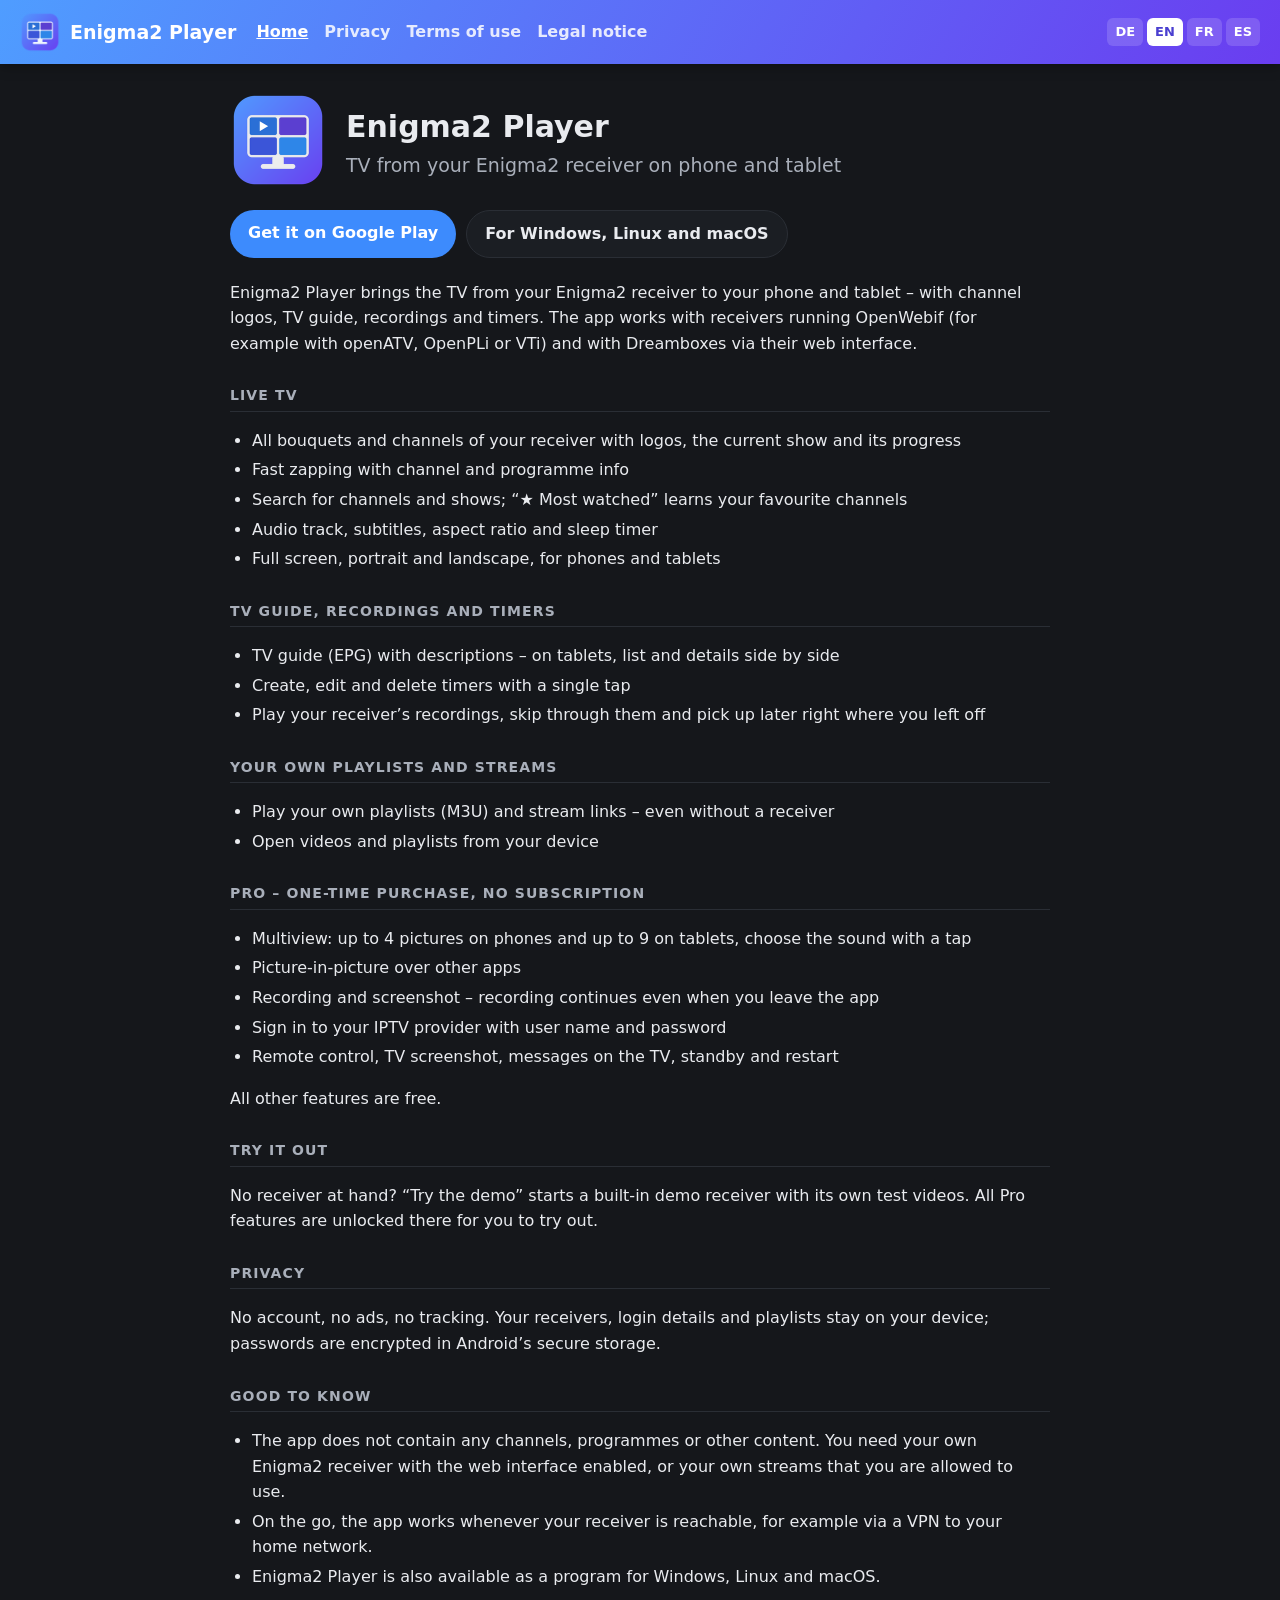
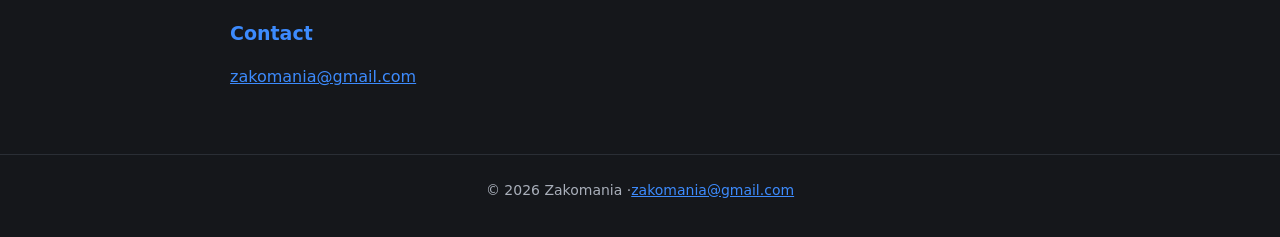
==== index.html @ 5f72da73 "Add files via upload" ====
<!doctype html>
<html lang="en" data-lang="en">
<head>
<meta charset="utf-8">
<meta name="viewport" content="width=device-width, initial-scale=1">
<title>Enigma2 Player – Enigma2 Player</title>
<link rel="icon" href="app_icon.png">
<link rel="stylesheet" href="style.css">
<noscript><style>[data-l]{display:revert!important} .langs{display:none}</style></noscript>
</head>
<body>
<header>
  <a class="brand" href="index.html"><img src="app_icon.png" alt="" width="40" height="40"><span>Enigma2 Player</span></a>
  <nav><a href="index.html" class="on"><span data-l="de">Start</span><span data-l="en">Home</span><span data-l="fr">Accueil</span><span data-l="es">Inicio</span></a><a href="privacy.html"><span data-l="de">Datenschutz</span><span data-l="en">Privacy</span><span data-l="fr">Confidentialité</span><span data-l="es">Privacidad</span></a><a href="terms.html"><span data-l="de">Nutzungsbedingungen</span><span data-l="en">Terms of use</span><span data-l="fr">Conditions d’utilisation</span><span data-l="es">Condiciones de uso</span></a><a href="imprint.html"><span data-l="de">Impressum</span><span data-l="en">Legal notice</span><span data-l="fr">Mentions légales</span><span data-l="es">Aviso legal</span></a></nav>
  <div class="langs" aria-label="Language"><button type="button" data-set="de">DE</button><button type="button" data-set="en">EN</button><button type="button" data-set="fr">FR</button><button type="button" data-set="es">ES</button></div>
</header>
<main>
<section data-l="de" lang="de">
<div class="hero"><img src="app_icon.png" alt="">
<div><h1>Enigma2 Player</h1><p class="lead">Fernsehen vom Enigma2-Receiver auf Handy und Tablet</p></div></div>
<div class="buttons"><a class="button" href="https://play.google.com/store/apps/details?id=io.github.zakomania.enigma2player.mobile">Bei Google Play</a>
<a class="button alt" href="https://github.com/zakomania/enigma2player">Für Windows, Linux und macOS</a></div>

<p>Enigma2 Player bringt das Fernsehen deines Enigma2-Receivers auf Handy und Tablet – mit Senderlogos, Programm, Aufnahmen und Timern. Die App arbeitet mit Receivern mit OpenWebif (zum Beispiel mit openATV, OpenPLi oder VTi) und mit Dreamboxen über ihr Webinterface.</p>
<h2 class="label">LIVE-TV</h2>
<ul><li>Alle Bouquets und Sender deines Receivers mit Logos, laufender Sendung und Fortschritt</li><li>Schnelles Umschalten mit Einblendung von Sender und Sendung</li><li>Suche nach Sendern und Sendungen; „★ Meistgesehen“ lernt deine Lieblingssender</li><li>Tonspur, Untertitel, Bildformat und Einschlaf-Timer</li><li>Vollbild, Hoch- und Querformat, für Handy und Tablet</li></ul>
<h2 class="label">PROGRAMM, AUFNAHMEN UND TIMER</h2>
<ul><li>Programmführer (EPG) mit Beschreibungen – auf dem Tablet Liste und Text nebeneinander</li><li>Timer mit einem Fingertipp anlegen, ändern und löschen</li><li>Aufnahmen des Receivers abspielen, spulen und später an derselben Stelle weiterschauen</li></ul>
<h2 class="label">EIGENE LISTEN UND STREAMS</h2>
<ul><li>Eigene Wiedergabelisten (M3U) und Stream-Links abspielen – auch ohne Receiver</li><li>Videos und Listen vom Gerät öffnen</li></ul>
<h2 class="label">PRO – EINMAL KAUFEN, KEIN ABO</h2>
<ul><li>Mehrfachansicht: bis zu 4 Bilder auf dem Handy und bis zu 9 auf dem Tablet, Ton per Fingertipp</li><li>Bild im Bild über anderen Apps</li><li>Mitschnitt und Screenshot – der Mitschnitt läuft weiter, auch wenn du die App verlässt</li><li>Anmeldung bei deinem IPTV-Anbieter mit Benutzername und Passwort</li><li>Fernbedienung, Bild vom Fernseher, Nachrichten auf dem Fernseher, Standby und Neustart</li></ul>
<p>Alle anderen Funktionen sind kostenlos.</p>
<h2 class="label">ZUM AUSPROBIEREN</h2>
<p>Kein Receiver zur Hand? „Demo ansehen“ startet einen eingebauten Demo-Receiver mit eigenen Testvideos. Dort sind auch alle Pro-Funktionen zum Ausprobieren frei.</p>
<h2 class="label">DATENSCHUTZ</h2>
<p>Kein Konto, keine Werbung, kein Tracking. Deine Receiver, Zugangsdaten und Listen bleiben auf deinem Gerät; Passwörter liegen verschlüsselt im sicheren Speicher von Android.</p>
<h2 class="label">GUT ZU WISSEN</h2>
<ul><li>Die App enthält keine Sender, Programme oder sonstigen Inhalte. Du brauchst einen eigenen Enigma2-Receiver mit eingeschaltetem Webinterface oder eigene Streams, die du nutzen darfst.</li><li>Unterwegs funktioniert die App, wenn dein Receiver erreichbar ist, zum Beispiel über ein VPN nach Hause.</li><li>Enigma2 Player gibt es auch als Programm für Windows, Linux und macOS.</li></ul>
<h2>Kontakt</h2>
<p><a href="mailto:zakomania@gmail.com">zakomania@gmail.com</a></p>
</section>
<section data-l="en" lang="en">
<div class="hero"><img src="app_icon.png" alt="">
<div><h1>Enigma2 Player</h1><p class="lead">TV from your Enigma2 receiver on phone and tablet</p></div></div>
<div class="buttons"><a class="button" href="https://play.google.com/store/apps/details?id=io.github.zakomania.enigma2player.mobile">Get it on Google Play</a>
<a class="button alt" href="https://github.com/zakomania/enigma2player">For Windows, Linux and macOS</a></div>

<p>Enigma2 Player brings the TV from your Enigma2 receiver to your phone and tablet – with channel logos, TV guide, recordings and timers. The app works with receivers running OpenWebif (for example with openATV, OpenPLi or VTi) and with Dreamboxes via their web interface.</p>
<h2 class="label">LIVE TV</h2>
<ul><li>All bouquets and channels of your receiver with logos, the current show and its progress</li><li>Fast zapping with channel and programme info</li><li>Search for channels and shows; “★ Most watched” learns your favourite channels</li><li>Audio track, subtitles, aspect ratio and sleep timer</li><li>Full screen, portrait and landscape, for phones and tablets</li></ul>
<h2 class="label">TV GUIDE, RECORDINGS AND TIMERS</h2>
<ul><li>TV guide (EPG) with descriptions – on tablets, list and details side by side</li><li>Create, edit and delete timers with a single tap</li><li>Play your receiver’s recordings, skip through them and pick up later right where you left off</li></ul>
<h2 class="label">YOUR OWN PLAYLISTS AND STREAMS</h2>
<ul><li>Play your own playlists (M3U) and stream links – even without a receiver</li><li>Open videos and playlists from your device</li></ul>
<h2 class="label">PRO – ONE-TIME PURCHASE, NO SUBSCRIPTION</h2>
<ul><li>Multiview: up to 4 pictures on phones and up to 9 on tablets, choose the sound with a tap</li><li>Picture-in-picture over other apps</li><li>Recording and screenshot – recording continues even when you leave the app</li><li>Sign in to your IPTV provider with user name and password</li><li>Remote control, TV screenshot, messages on the TV, standby and restart</li></ul>
<p>All other features are free.</p>
<h2 class="label">TRY IT OUT</h2>
<p>No receiver at hand? “Try the demo” starts a built-in demo receiver with its own test videos. All Pro features are unlocked there for you to try out.</p>
<h2 class="label">PRIVACY</h2>
<p>No account, no ads, no tracking. Your receivers, login details and playlists stay on your device; passwords are encrypted in Android’s secure storage.</p>
<h2 class="label">GOOD TO KNOW</h2>
<ul><li>The app does not contain any channels, programmes or other content. You need your own Enigma2 receiver with the web interface enabled, or your own streams that you are allowed to use.</li><li>On the go, the app works whenever your receiver is reachable, for example via a VPN to your home network.</li><li>Enigma2 Player is also available as a program for Windows, Linux and macOS.</li></ul>
<h2>Contact</h2>
<p><a href="mailto:zakomania@gmail.com">zakomania@gmail.com</a></p>
</section>
<section data-l="fr" lang="fr">
<div class="hero"><img src="app_icon.png" alt="">
<div><h1>Enigma2 Player</h1><p class="lead">La TV de votre récepteur Enigma2 sur mobile et tablette</p></div></div>
<div class="buttons"><a class="button" href="https://play.google.com/store/apps/details?id=io.github.zakomania.enigma2player.mobile">Disponible sur Google Play</a>
<a class="button alt" href="https://github.com/zakomania/enigma2player">Pour Windows, Linux et macOS</a></div>

<p>Enigma2 Player apporte la télévision de votre récepteur Enigma2 sur votre téléphone et votre tablette – avec logos des chaînes, guide TV, enregistrements et programmations. L’application fonctionne avec les récepteurs équipés d’OpenWebif (par exemple avec openATV, OpenPLi ou VTi) et avec les Dreambox via leur interface web.</p>
<h2 class="label">TV EN DIRECT</h2>
<ul><li>Tous les bouquets et toutes les chaînes de votre récepteur avec logos, émission en cours et progression</li><li>Zapping rapide avec affichage de la chaîne et de l’émission</li><li>Recherche de chaînes et d’émissions ; « ★ Les plus regardées » apprend vos chaînes préférées</li><li>Piste audio, sous-titres, format d’image et minuterie de sommeil</li><li>Plein écran, portrait et paysage, sur téléphone et tablette</li></ul>
<h2 class="label">GUIDE TV, ENREGISTREMENTS ET PROGRAMMATIONS</h2>
<ul><li>Guide TV (EPG) avec descriptions – sur tablette, liste et détails côte à côte</li><li>Créez, modifiez et supprimez des programmations d’un simple geste</li><li>Regardez les enregistrements de votre récepteur, avancez ou reculez et reprenez plus tard là où vous vous êtes arrêté</li></ul>
<h2 class="label">VOS LISTES ET FLUX</h2>
<ul><li>Lisez vos propres listes de lecture (M3U) et liens de flux – même sans récepteur</li><li>Ouvrez des vidéos et des listes depuis votre appareil</li></ul>
<h2 class="label">PRO – ACHAT UNIQUE, SANS ABONNEMENT</h2>
<ul><li>Multivue : jusqu’à 4 images sur téléphone et jusqu’à 9 sur tablette, son au choix d’un geste</li><li>Image dans l’image par-dessus les autres applications</li><li>Enregistrement et capture d’écran – l’enregistrement continue même lorsque vous quittez l’application</li><li>Connexion à votre fournisseur IPTV avec nom d’utilisateur et mot de passe</li><li>Télécommande, capture de l’image du téléviseur, messages sur le téléviseur, veille et redémarrage</li></ul>
<p>Toutes les autres fonctions sont gratuites.</p>
<h2 class="label">POUR ESSAYER</h2>
<p>Pas de récepteur sous la main ? « Voir la démo » lance un récepteur de démo intégré avec ses propres vidéos de test. Toutes les fonctions Pro y sont débloquées pour que vous puissiez les essayer.</p>
<h2 class="label">CONFIDENTIALITÉ</h2>
<p>Aucun compte, aucune publicité, aucun suivi. Vos récepteurs, identifiants et listes restent sur votre appareil ; les mots de passe sont chiffrés dans le stockage sécurisé d’Android.</p>
<h2 class="label">BON À SAVOIR</h2>
<ul><li>L’application ne contient aucune chaîne, émission ou autre contenu. Il vous faut votre propre récepteur Enigma2 avec l’interface web activée, ou vos propres flux que vous êtes autorisé à utiliser.</li><li>En déplacement, l’application fonctionne dès que votre récepteur est accessible, par exemple via un VPN vers votre domicile.</li><li>Enigma2 Player existe aussi en version pour Windows, Linux et macOS.</li></ul>
<h2>Contact</h2>
<p><a href="mailto:zakomania@gmail.com">zakomania@gmail.com</a></p>
</section>
<section data-l="es" lang="es">
<div class="hero"><img src="app_icon.png" alt="">
<div><h1>Enigma2 Player</h1><p class="lead">La TV de tu receptor Enigma2 en el móvil y la tableta</p></div></div>
<div class="buttons"><a class="button" href="https://play.google.com/store/apps/details?id=io.github.zakomania.enigma2player.mobile">Disponible en Google Play</a>
<a class="button alt" href="https://github.com/zakomania/enigma2player">Para Windows, Linux y macOS</a></div>

<p>Enigma2 Player lleva la televisión de tu receptor Enigma2 a tu móvil y tu tableta, con logotipos de los canales, guía de TV, grabaciones y temporizadores. La app funciona con receptores con OpenWebif (por ejemplo, con openATV, OpenPLi o VTi) y con Dreambox a través de su interfaz web.</p>
<h2 class="label">TV EN DIRECTO</h2>
<ul><li>Todos los bouquets y canales de tu receptor con logotipos, el programa actual y su progreso</li><li>Cambio de canal rápido con información del canal y del programa</li><li>Búsqueda de canales y programas; «★ Más vistos» aprende tus canales favoritos</li><li>Pista de audio, subtítulos, formato de imagen y temporizador de apagado</li><li>Pantalla completa, vertical y horizontal, para móvil y tableta</li></ul>
<h2 class="label">GUÍA DE TV, GRABACIONES Y TEMPORIZADORES</h2>
<ul><li>Guía de TV (EPG) con descripciones; en la tableta, lista y detalles uno al lado del otro</li><li>Crea, modifica y elimina temporizadores con un solo toque</li><li>Reproduce las grabaciones de tu receptor, avanza o retrocede y continúa más tarde donde lo dejaste</li></ul>
<h2 class="label">TUS LISTAS Y EMISIONES</h2>
<ul><li>Reproduce tus propias listas de reproducción (M3U) y enlaces de emisión, incluso sin receptor</li><li>Abre vídeos y listas desde tu dispositivo</li></ul>
<h2 class="label">PRO: UNA SOLA COMPRA, SIN SUSCRIPCIÓN</h2>
<ul><li>Multivista: hasta 4 imágenes en el móvil y hasta 9 en la tableta; elige el sonido con un toque</li><li>Imagen en imagen sobre otras apps</li><li>Grabación y captura de pantalla; la grabación continúa aunque salgas de la app</li><li>Acceso a tu proveedor de IPTV con usuario y contraseña</li><li>Mando a distancia, captura de la imagen del televisor, mensajes en el televisor, modo de espera y reinicio</li></ul>
<p>Todas las demás funciones son gratuitas.</p>
<h2 class="label">PARA PROBAR</h2>
<p>¿No tienes un receptor a mano? «Ver la demostración» inicia un receptor de demostración integrado con sus propios vídeos de prueba. Allí todas las funciones Pro están desbloqueadas para que las pruebes.</p>
<h2 class="label">PRIVACIDAD</h2>
<p>Sin cuenta, sin publicidad, sin seguimiento. Tus receptores, datos de acceso y listas permanecen en tu dispositivo; las contraseñas se guardan cifradas en el almacenamiento seguro de Android.</p>
<h2 class="label">CONVIENE SABER</h2>
<ul><li>La app no contiene canales, programas ni ningún otro contenido. Necesitas tu propio receptor Enigma2 con la interfaz web activada o tus propias emisiones que tengas derecho a usar.</li><li>Fuera de casa, la app funciona si tu receptor es accesible, por ejemplo mediante una VPN a tu red doméstica.</li><li>Enigma2 Player también está disponible como programa para Windows, Linux y macOS.</li></ul>
<h2>Contacto</h2>
<p><a href="mailto:zakomania@gmail.com">zakomania@gmail.com</a></p>
</section>
</main>
<footer>© 2026 Zakomania ·<a href="mailto:zakomania@gmail.com">zakomania@gmail.com</a></footer>
<script src="lang.js"></script>
</body>
</html>
---- style.css ----
:root{--bg:#15171b;--bg2:#1b1e23;--text:#e9ebef;--text2:#a9afba;--accent:#3d8bfd;--line:#2a2e35}
*{box-sizing:border-box}
html{-webkit-text-size-adjust:100%}
body{margin:0;background:var(--bg);color:var(--text);font:16px/1.6 system-ui,-apple-system,"Segoe UI",Roboto,sans-serif}
a{color:var(--accent)}
header{position:sticky;top:0;z-index:1;display:flex;flex-wrap:wrap;align-items:center;gap:8px 20px;padding:12px 20px;
  background:linear-gradient(120deg,#4f9dff,#6a3df0);box-shadow:0 2px 12px rgba(0,0,0,.35)}
.brand{display:flex;align-items:center;gap:10px;color:#fff;text-decoration:none;font-weight:800;font-size:19px}
.brand img{border-radius:10px}
nav{display:flex;flex-wrap:wrap;gap:4px 16px;flex:1}
nav a{color:#fff;opacity:.85;text-decoration:none;font-weight:600}
nav a.on,nav a:hover{opacity:1;text-decoration:underline}
.langs{display:flex;gap:4px}
.langs button{font:inherit;font-size:13px;font-weight:700;color:#fff;background:rgba(255,255,255,.15);border:0;
  border-radius:6px;padding:4px 8px;cursor:pointer}
.langs button.on{background:#fff;color:#4a3fd0}
main{max-width:860px;margin:0 auto;padding:28px 20px 48px}
[data-l]{display:none}
html[data-lang=de] [data-l=de],html[data-lang=en] [data-l=en],html[data-lang=fr] [data-l=fr],
html[data-lang=es] [data-l=es]{display:revert}
h1{font-size:30px;line-height:1.25;margin:8px 0 4px}
h2{font-size:19px;color:var(--accent);margin:28px 0 6px}
h2.label{font-size:14px;letter-spacing:.08em;color:var(--text2);border-bottom:1px solid var(--line);padding-bottom:4px}
ul{padding-left:22px}
li{margin:4px 0}
.note{color:var(--text2);font-style:italic}
.hero{display:flex;gap:20px;align-items:center;margin-bottom:12px}
.hero img{border-radius:22px;width:96px;height:96px}
.lead{font-size:19px;color:var(--text2);margin:4px 0 0}
.buttons{display:flex;flex-wrap:wrap;gap:10px;margin:22px 0}
.button{display:inline-block;padding:10px 18px;border-radius:999px;background:var(--accent);color:#fff;
  text-decoration:none;font-weight:700}
.button.alt{background:var(--bg2);border:1px solid var(--line);color:var(--text)}
.shots{display:flex;gap:12px;overflow-x:auto;padding:6px 0 14px;margin:8px 0 6px}
.shots img{height:420px;width:auto;border-radius:14px;flex:none}
footer{text-align:center;color:var(--text2);font-size:14px;padding:24px 20px 36px;border-top:1px solid var(--line)}
@media (max-width:560px){h1{font-size:25px}.shots img{height:340px}.hero img{width:72px;height:72px}}
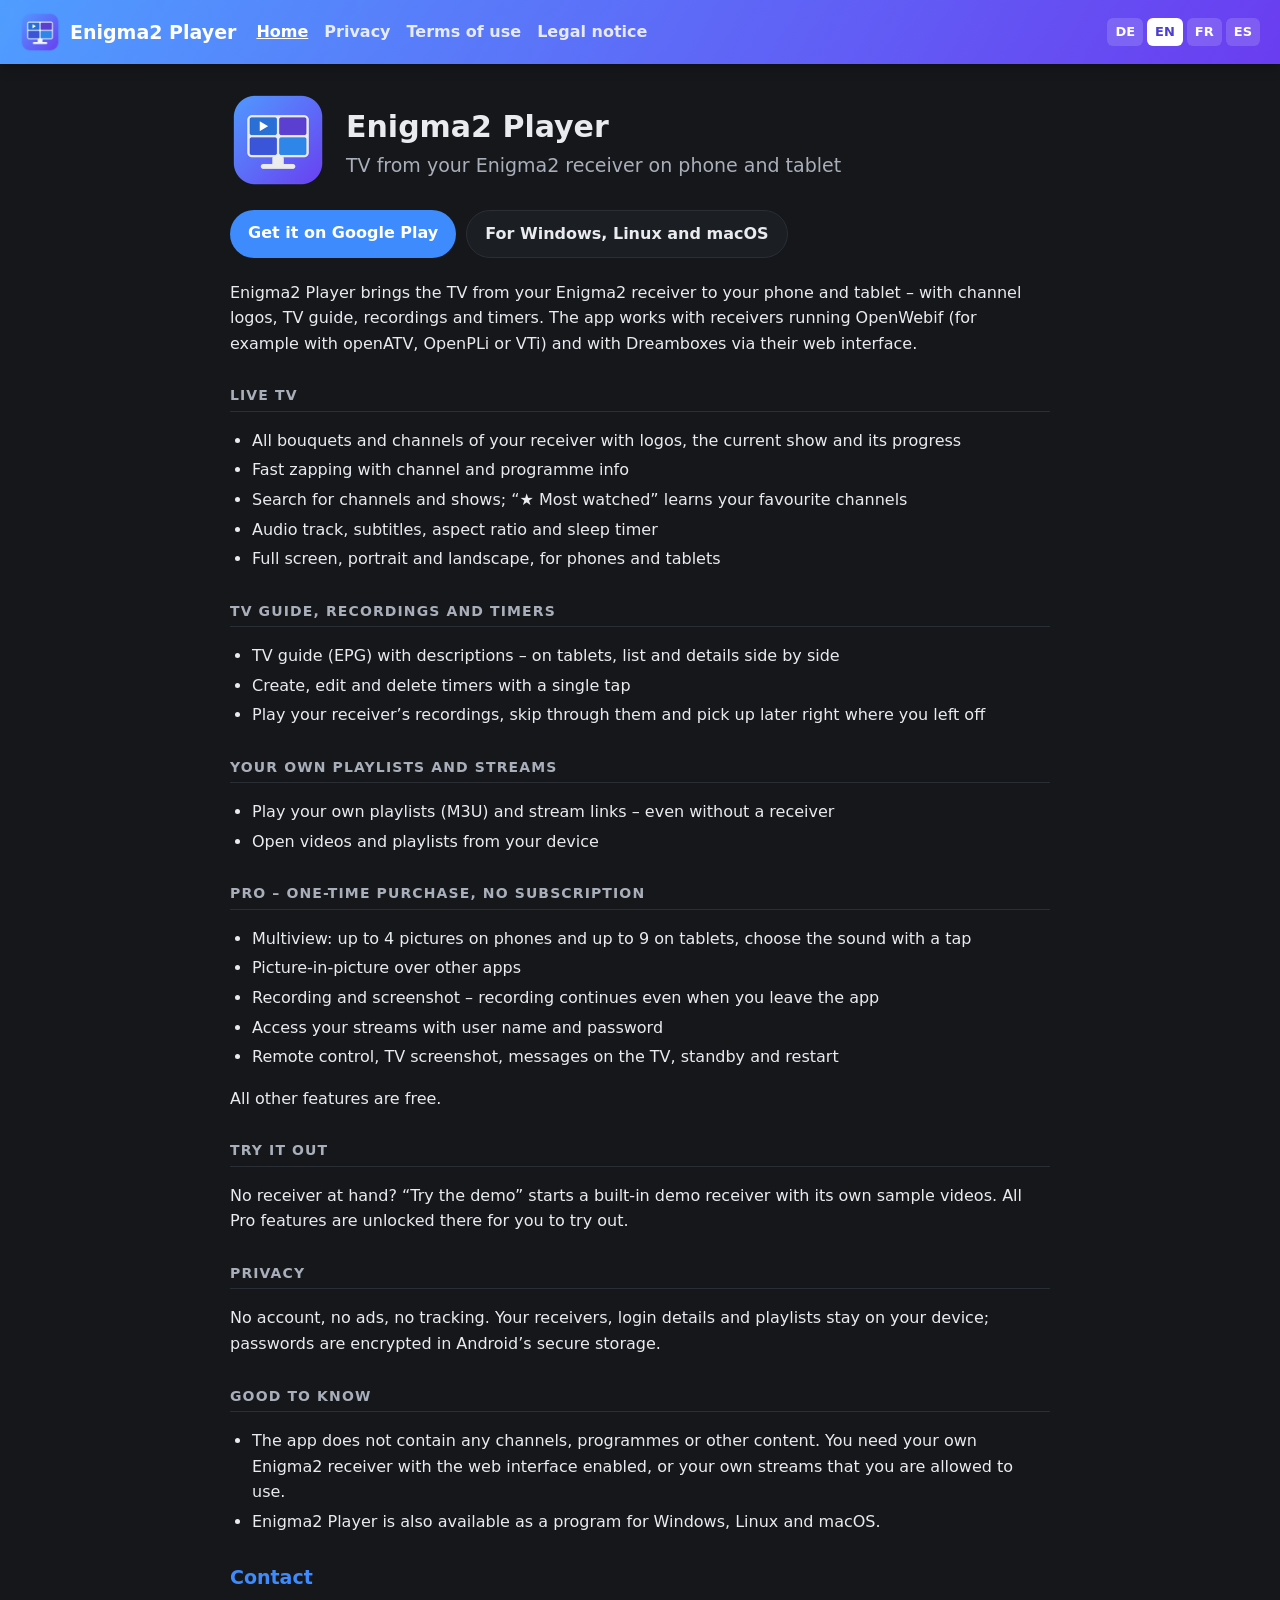
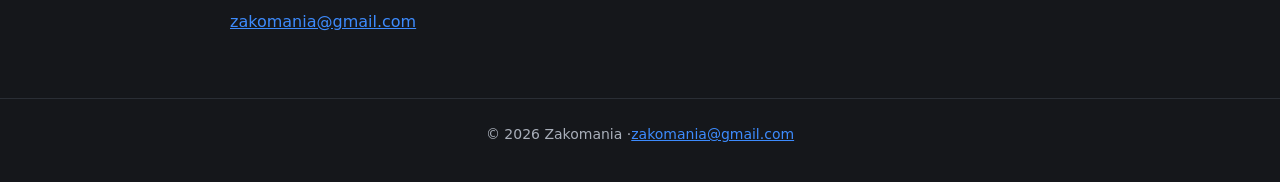
==== commit 9aacb347: "Webseite der App: Datenschutz, Nutzungsbedingungen, Impressum (4 Sprachen) Co-Authored-By: Claude Op" ====
--- a/index.html
+++ b/index.html
@@ -29,14 +29,14 @@
 <h2 class="label">EIGENE LISTEN UND STREAMS</h2>
 <ul><li>Eigene Wiedergabelisten (M3U) und Stream-Links abspielen – auch ohne Receiver</li><li>Videos und Listen vom Gerät öffnen</li></ul>
 <h2 class="label">PRO – EINMAL KAUFEN, KEIN ABO</h2>
-<ul><li>Mehrfachansicht: bis zu 4 Bilder auf dem Handy und bis zu 9 auf dem Tablet, Ton per Fingertipp</li><li>Bild im Bild über anderen Apps</li><li>Mitschnitt und Screenshot – der Mitschnitt läuft weiter, auch wenn du die App verlässt</li><li>Anmeldung bei deinem IPTV-Anbieter mit Benutzername und Passwort</li><li>Fernbedienung, Bild vom Fernseher, Nachrichten auf dem Fernseher, Standby und Neustart</li></ul>
+<ul><li>Mehrfachansicht: bis zu 4 Bilder auf dem Handy und bis zu 9 auf dem Tablet, Ton per Fingertipp</li><li>Bild im Bild über anderen Apps</li><li>Mitschnitt und Screenshot – der Mitschnitt läuft weiter, auch wenn du die App verlässt</li><li>Zugang zu deinen Streams mit Benutzername und Passwort</li><li>Fernbedienung, Bild vom Fernseher, Nachrichten auf dem Fernseher, Standby und Neustart</li></ul>
 <p>Alle anderen Funktionen sind kostenlos.</p>
 <h2 class="label">ZUM AUSPROBIEREN</h2>
-<p>Kein Receiver zur Hand? „Demo ansehen“ startet einen eingebauten Demo-Receiver mit eigenen Testvideos. Dort sind auch alle Pro-Funktionen zum Ausprobieren frei.</p>
+<p>Kein Receiver zur Hand? „Demo ansehen“ startet einen eingebauten Demo-Receiver mit eigenen Beispielvideos. Dort sind auch alle Pro-Funktionen zum Ausprobieren frei.</p>
 <h2 class="label">DATENSCHUTZ</h2>
 <p>Kein Konto, keine Werbung, kein Tracking. Deine Receiver, Zugangsdaten und Listen bleiben auf deinem Gerät; Passwörter liegen verschlüsselt im sicheren Speicher von Android.</p>
 <h2 class="label">GUT ZU WISSEN</h2>
-<ul><li>Die App enthält keine Sender, Programme oder sonstigen Inhalte. Du brauchst einen eigenen Enigma2-Receiver mit eingeschaltetem Webinterface oder eigene Streams, die du nutzen darfst.</li><li>Unterwegs funktioniert die App, wenn dein Receiver erreichbar ist, zum Beispiel über ein VPN nach Hause.</li><li>Enigma2 Player gibt es auch als Programm für Windows, Linux und macOS.</li></ul>
+<ul><li>Die App enthält keine Sender, Programme oder sonstigen Inhalte. Du brauchst einen eigenen Enigma2-Receiver mit eingeschaltetem Webinterface oder eigene Streams, die du nutzen darfst.</li><li>Enigma2 Player gibt es auch als Programm für Windows, Linux und macOS.</li></ul>
 <h2>Kontakt</h2>
 <p><a href="mailto:zakomania@gmail.com">zakomania@gmail.com</a></p>
 </section>
@@ -54,14 +54,14 @@
 <h2 class="label">YOUR OWN PLAYLISTS AND STREAMS</h2>
 <ul><li>Play your own playlists (M3U) and stream links – even without a receiver</li><li>Open videos and playlists from your device</li></ul>
 <h2 class="label">PRO – ONE-TIME PURCHASE, NO SUBSCRIPTION</h2>
-<ul><li>Multiview: up to 4 pictures on phones and up to 9 on tablets, choose the sound with a tap</li><li>Picture-in-picture over other apps</li><li>Recording and screenshot – recording continues even when you leave the app</li><li>Sign in to your IPTV provider with user name and password</li><li>Remote control, TV screenshot, messages on the TV, standby and restart</li></ul>
+<ul><li>Multiview: up to 4 pictures on phones and up to 9 on tablets, choose the sound with a tap</li><li>Picture-in-picture over other apps</li><li>Recording and screenshot – recording continues even when you leave the app</li><li>Access your streams with user name and password</li><li>Remote control, TV screenshot, messages on the TV, standby and restart</li></ul>
 <p>All other features are free.</p>
 <h2 class="label">TRY IT OUT</h2>
-<p>No receiver at hand? “Try the demo” starts a built-in demo receiver with its own test videos. All Pro features are unlocked there for you to try out.</p>
+<p>No receiver at hand? “Try the demo” starts a built-in demo receiver with its own sample videos. All Pro features are unlocked there for you to try out.</p>
 <h2 class="label">PRIVACY</h2>
 <p>No account, no ads, no tracking. Your receivers, login details and playlists stay on your device; passwords are encrypted in Android’s secure storage.</p>
 <h2 class="label">GOOD TO KNOW</h2>
-<ul><li>The app does not contain any channels, programmes or other content. You need your own Enigma2 receiver with the web interface enabled, or your own streams that you are allowed to use.</li><li>On the go, the app works whenever your receiver is reachable, for example via a VPN to your home network.</li><li>Enigma2 Player is also available as a program for Windows, Linux and macOS.</li></ul>
+<ul><li>The app does not contain any channels, programmes or other content. You need your own Enigma2 receiver with the web interface enabled, or your own streams that you are allowed to use.</li><li>Enigma2 Player is also available as a program for Windows, Linux and macOS.</li></ul>
 <h2>Contact</h2>
 <p><a href="mailto:zakomania@gmail.com">zakomania@gmail.com</a></p>
 </section>
@@ -79,14 +79,14 @@
 <h2 class="label">VOS LISTES ET FLUX</h2>
 <ul><li>Lisez vos propres listes de lecture (M3U) et liens de flux – même sans récepteur</li><li>Ouvrez des vidéos et des listes depuis votre appareil</li></ul>
 <h2 class="label">PRO – ACHAT UNIQUE, SANS ABONNEMENT</h2>
-<ul><li>Multivue : jusqu’à 4 images sur téléphone et jusqu’à 9 sur tablette, son au choix d’un geste</li><li>Image dans l’image par-dessus les autres applications</li><li>Enregistrement et capture d’écran – l’enregistrement continue même lorsque vous quittez l’application</li><li>Connexion à votre fournisseur IPTV avec nom d’utilisateur et mot de passe</li><li>Télécommande, capture de l’image du téléviseur, messages sur le téléviseur, veille et redémarrage</li></ul>
+<ul><li>Multivue : jusqu’à 4 images sur téléphone et jusqu’à 9 sur tablette, son au choix d’un geste</li><li>Image dans l’image par-dessus les autres applications</li><li>Enregistrement et capture d’écran – l’enregistrement continue même lorsque vous quittez l’application</li><li>Accès à vos flux avec nom d’utilisateur et mot de passe</li><li>Télécommande, capture de l’image du téléviseur, messages sur le téléviseur, veille et redémarrage</li></ul>
 <p>Toutes les autres fonctions sont gratuites.</p>
 <h2 class="label">POUR ESSAYER</h2>
-<p>Pas de récepteur sous la main ? « Voir la démo » lance un récepteur de démo intégré avec ses propres vidéos de test. Toutes les fonctions Pro y sont débloquées pour que vous puissiez les essayer.</p>
+<p>Pas de récepteur sous la main ? « Voir la démo » lance un récepteur de démo intégré avec ses propres vidéos d’exemple. Toutes les fonctions Pro y sont débloquées pour que vous puissiez les essayer.</p>
 <h2 class="label">CONFIDENTIALITÉ</h2>
 <p>Aucun compte, aucune publicité, aucun suivi. Vos récepteurs, identifiants et listes restent sur votre appareil ; les mots de passe sont chiffrés dans le stockage sécurisé d’Android.</p>
 <h2 class="label">BON À SAVOIR</h2>
-<ul><li>L’application ne contient aucune chaîne, émission ou autre contenu. Il vous faut votre propre récepteur Enigma2 avec l’interface web activée, ou vos propres flux que vous êtes autorisé à utiliser.</li><li>En déplacement, l’application fonctionne dès que votre récepteur est accessible, par exemple via un VPN vers votre domicile.</li><li>Enigma2 Player existe aussi en version pour Windows, Linux et macOS.</li></ul>
+<ul><li>L’application ne contient aucune chaîne, émission ou autre contenu. Il vous faut votre propre récepteur Enigma2 avec l’interface web activée, ou vos propres flux que vous êtes autorisé à utiliser.</li><li>Enigma2 Player existe aussi en version pour Windows, Linux et macOS.</li></ul>
 <h2>Contact</h2>
 <p><a href="mailto:zakomania@gmail.com">zakomania@gmail.com</a></p>
 </section>
@@ -104,14 +104,14 @@
 <h2 class="label">TUS LISTAS Y EMISIONES</h2>
 <ul><li>Reproduce tus propias listas de reproducción (M3U) y enlaces de emisión, incluso sin receptor</li><li>Abre vídeos y listas desde tu dispositivo</li></ul>
 <h2 class="label">PRO: UNA SOLA COMPRA, SIN SUSCRIPCIÓN</h2>
-<ul><li>Multivista: hasta 4 imágenes en el móvil y hasta 9 en la tableta; elige el sonido con un toque</li><li>Imagen en imagen sobre otras apps</li><li>Grabación y captura de pantalla; la grabación continúa aunque salgas de la app</li><li>Acceso a tu proveedor de IPTV con usuario y contraseña</li><li>Mando a distancia, captura de la imagen del televisor, mensajes en el televisor, modo de espera y reinicio</li></ul>
+<ul><li>Multivista: hasta 4 imágenes en el móvil y hasta 9 en la tableta; elige el sonido con un toque</li><li>Imagen en imagen sobre otras apps</li><li>Grabación y captura de pantalla; la grabación continúa aunque salgas de la app</li><li>Acceso a tus emisiones con usuario y contraseña</li><li>Mando a distancia, captura de la imagen del televisor, mensajes en el televisor, modo de espera y reinicio</li></ul>
 <p>Todas las demás funciones son gratuitas.</p>
 <h2 class="label">PARA PROBAR</h2>
-<p>¿No tienes un receptor a mano? «Ver la demostración» inicia un receptor de demostración integrado con sus propios vídeos de prueba. Allí todas las funciones Pro están desbloqueadas para que las pruebes.</p>
+<p>¿No tienes un receptor a mano? «Ver la demostración» inicia un receptor de demostración integrado con sus propios vídeos de ejemplo. Allí todas las funciones Pro están desbloqueadas para que las pruebes.</p>
 <h2 class="label">PRIVACIDAD</h2>
 <p>Sin cuenta, sin publicidad, sin seguimiento. Tus receptores, datos de acceso y listas permanecen en tu dispositivo; las contraseñas se guardan cifradas en el almacenamiento seguro de Android.</p>
 <h2 class="label">CONVIENE SABER</h2>
-<ul><li>La app no contiene canales, programas ni ningún otro contenido. Necesitas tu propio receptor Enigma2 con la interfaz web activada o tus propias emisiones que tengas derecho a usar.</li><li>Fuera de casa, la app funciona si tu receptor es accesible, por ejemplo mediante una VPN a tu red doméstica.</li><li>Enigma2 Player también está disponible como programa para Windows, Linux y macOS.</li></ul>
+<ul><li>La app no contiene canales, programas ni ningún otro contenido. Necesitas tu propio receptor Enigma2 con la interfaz web activada o tus propias emisiones que tengas derecho a usar.</li><li>Enigma2 Player también está disponible como programa para Windows, Linux y macOS.</li></ul>
 <h2>Contacto</h2>
 <p><a href="mailto:zakomania@gmail.com">zakomania@gmail.com</a></p>
 </section>
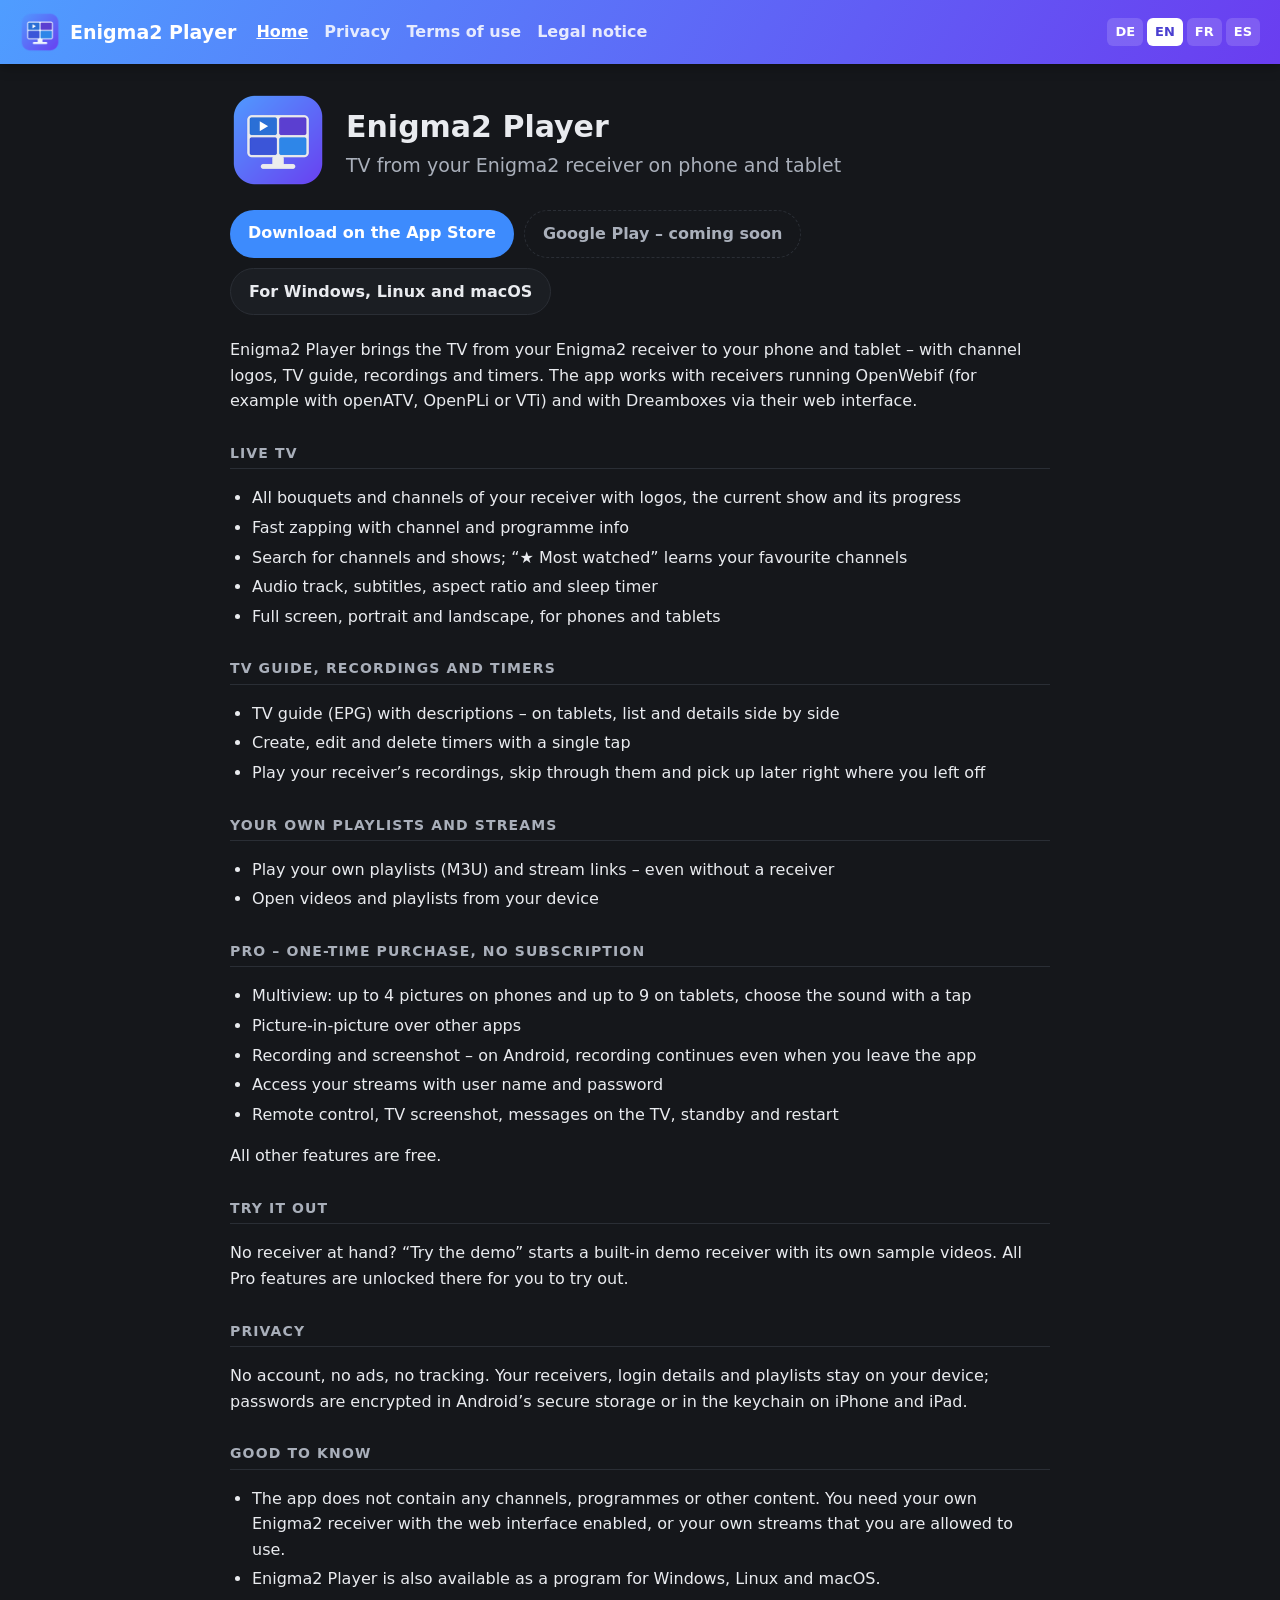
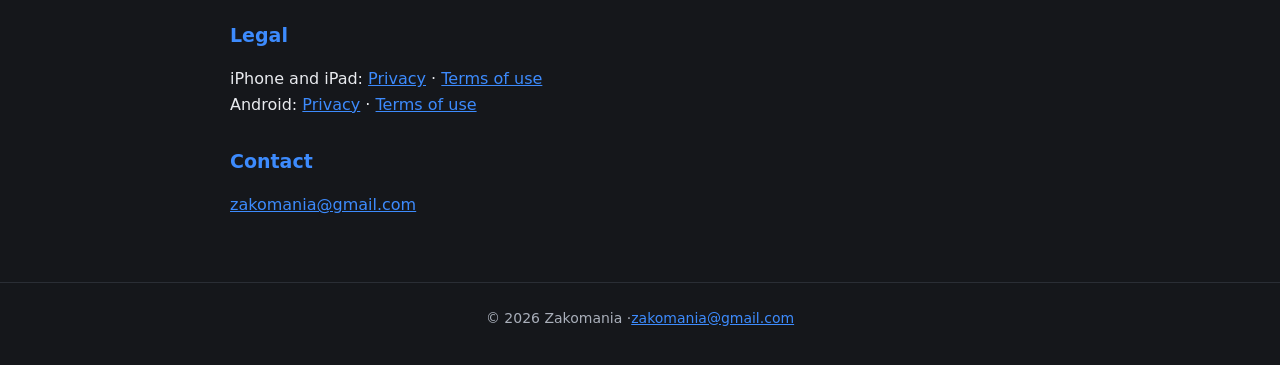
==== commit 0ad92f30: "Webseite der App: Datenschutz, Nutzungsbedingungen, Impressum (4 Sprachen) Co-Authored-By: Claude Op" ====
--- a/index.html
+++ b/index.html
@@ -3,9 +3,10 @@
 <head>
 <meta charset="utf-8">
 <meta name="viewport" content="width=device-width, initial-scale=1">
-<title>Enigma2 Player – Enigma2 Player</title>
+<title>Enigma2 Player</title>
 <link rel="icon" href="app_icon.png">
 <link rel="stylesheet" href="style.css">
+<meta name="apple-itunes-app" content="app-id=6828738788">
 <noscript><style>[data-l]{display:revert!important} .langs{display:none}</style></noscript>
 </head>
 <body>
@@ -18,7 +19,8 @@
 <section data-l="de" lang="de">
 <div class="hero"><img src="app_icon.png" alt="">
 <div><h1>Enigma2 Player</h1><p class="lead">Fernsehen vom Enigma2-Receiver auf Handy und Tablet</p></div></div>
-<div class="buttons"><a class="button" href="https://play.google.com/store/apps/details?id=io.github.zakomania.enigma2player.mobile">Bei Google Play</a>
+<div class="buttons"><a class="button" href="https://apps.apple.com/app/id6828738788">Laden im App Store</a>
+<span class="button soon">Google Play – demnächst</span>
 <a class="button alt" href="https://github.com/zakomania/enigma2player">Für Windows, Linux und macOS</a></div>
 
 <p>Enigma2 Player bringt das Fernsehen deines Enigma2-Receivers auf Handy und Tablet – mit Senderlogos, Programm, Aufnahmen und Timern. Die App arbeitet mit Receivern mit OpenWebif (zum Beispiel mit openATV, OpenPLi oder VTi) und mit Dreamboxen über ihr Webinterface.</p>
@@ -29,21 +31,24 @@
 <h2 class="label">EIGENE LISTEN UND STREAMS</h2>
 <ul><li>Eigene Wiedergabelisten (M3U) und Stream-Links abspielen – auch ohne Receiver</li><li>Videos und Listen vom Gerät öffnen</li></ul>
 <h2 class="label">PRO – EINMAL KAUFEN, KEIN ABO</h2>
-<ul><li>Mehrfachansicht: bis zu 4 Bilder auf dem Handy und bis zu 9 auf dem Tablet, Ton per Fingertipp</li><li>Bild im Bild über anderen Apps</li><li>Mitschnitt und Screenshot – der Mitschnitt läuft weiter, auch wenn du die App verlässt</li><li>Zugang zu deinen Streams mit Benutzername und Passwort</li><li>Fernbedienung, Bild vom Fernseher, Nachrichten auf dem Fernseher, Standby und Neustart</li></ul>
+<ul><li>Mehrfachansicht: bis zu 4 Bilder auf dem Handy und bis zu 9 auf dem Tablet, Ton per Fingertipp</li><li>Bild im Bild über anderen Apps</li><li>Mitschnitt und Screenshot – unter Android läuft der Mitschnitt weiter, auch wenn du die App verlässt</li><li>Zugang zu deinen Streams mit Benutzername und Passwort</li><li>Fernbedienung, Bild vom Fernseher, Nachrichten auf dem Fernseher, Standby und Neustart</li></ul>
 <p>Alle anderen Funktionen sind kostenlos.</p>
 <h2 class="label">ZUM AUSPROBIEREN</h2>
 <p>Kein Receiver zur Hand? „Demo ansehen“ startet einen eingebauten Demo-Receiver mit eigenen Beispielvideos. Dort sind auch alle Pro-Funktionen zum Ausprobieren frei.</p>
 <h2 class="label">DATENSCHUTZ</h2>
-<p>Kein Konto, keine Werbung, kein Tracking. Deine Receiver, Zugangsdaten und Listen bleiben auf deinem Gerät; Passwörter liegen verschlüsselt im sicheren Speicher von Android.</p>
+<p>Kein Konto, keine Werbung, kein Tracking. Deine Receiver, Zugangsdaten und Listen bleiben auf deinem Gerät; Passwörter liegen verschlüsselt im sicheren Speicher von Android bzw. im Schlüsselbund von iPhone und iPad.</p>
 <h2 class="label">GUT ZU WISSEN</h2>
 <ul><li>Die App enthält keine Sender, Programme oder sonstigen Inhalte. Du brauchst einen eigenen Enigma2-Receiver mit eingeschaltetem Webinterface oder eigene Streams, die du nutzen darfst.</li><li>Enigma2 Player gibt es auch als Programm für Windows, Linux und macOS.</li></ul>
+<h2>Rechtliches</h2>
+<p>iPhone und iPad: <a href="privacy-ios.html?lang=de">Datenschutz</a> · <a href="terms-ios.html?lang=de">Nutzungsbedingungen</a><br>Android: <a href="privacy.html?lang=de">Datenschutz</a> · <a href="terms.html?lang=de">Nutzungsbedingungen</a></p>
 <h2>Kontakt</h2>
 <p><a href="mailto:zakomania@gmail.com">zakomania@gmail.com</a></p>
 </section>
 <section data-l="en" lang="en">
 <div class="hero"><img src="app_icon.png" alt="">
 <div><h1>Enigma2 Player</h1><p class="lead">TV from your Enigma2 receiver on phone and tablet</p></div></div>
-<div class="buttons"><a class="button" href="https://play.google.com/store/apps/details?id=io.github.zakomania.enigma2player.mobile">Get it on Google Play</a>
+<div class="buttons"><a class="button" href="https://apps.apple.com/app/id6828738788">Download on the App Store</a>
+<span class="button soon">Google Play – coming soon</span>
 <a class="button alt" href="https://github.com/zakomania/enigma2player">For Windows, Linux and macOS</a></div>
 
 <p>Enigma2 Player brings the TV from your Enigma2 receiver to your phone and tablet – with channel logos, TV guide, recordings and timers. The app works with receivers running OpenWebif (for example with openATV, OpenPLi or VTi) and with Dreamboxes via their web interface.</p>
@@ -54,21 +59,24 @@
 <h2 class="label">YOUR OWN PLAYLISTS AND STREAMS</h2>
 <ul><li>Play your own playlists (M3U) and stream links – even without a receiver</li><li>Open videos and playlists from your device</li></ul>
 <h2 class="label">PRO – ONE-TIME PURCHASE, NO SUBSCRIPTION</h2>
-<ul><li>Multiview: up to 4 pictures on phones and up to 9 on tablets, choose the sound with a tap</li><li>Picture-in-picture over other apps</li><li>Recording and screenshot – recording continues even when you leave the app</li><li>Access your streams with user name and password</li><li>Remote control, TV screenshot, messages on the TV, standby and restart</li></ul>
+<ul><li>Multiview: up to 4 pictures on phones and up to 9 on tablets, choose the sound with a tap</li><li>Picture-in-picture over other apps</li><li>Recording and screenshot – on Android, recording continues even when you leave the app</li><li>Access your streams with user name and password</li><li>Remote control, TV screenshot, messages on the TV, standby and restart</li></ul>
 <p>All other features are free.</p>
 <h2 class="label">TRY IT OUT</h2>
 <p>No receiver at hand? “Try the demo” starts a built-in demo receiver with its own sample videos. All Pro features are unlocked there for you to try out.</p>
 <h2 class="label">PRIVACY</h2>
-<p>No account, no ads, no tracking. Your receivers, login details and playlists stay on your device; passwords are encrypted in Android’s secure storage.</p>
+<p>No account, no ads, no tracking. Your receivers, login details and playlists stay on your device; passwords are encrypted in Android’s secure storage or in the keychain on iPhone and iPad.</p>
 <h2 class="label">GOOD TO KNOW</h2>
 <ul><li>The app does not contain any channels, programmes or other content. You need your own Enigma2 receiver with the web interface enabled, or your own streams that you are allowed to use.</li><li>Enigma2 Player is also available as a program for Windows, Linux and macOS.</li></ul>
+<h2>Legal</h2>
+<p>iPhone and iPad: <a href="privacy-ios.html?lang=en">Privacy</a> · <a href="terms-ios.html?lang=en">Terms of use</a><br>Android: <a href="privacy.html?lang=en">Privacy</a> · <a href="terms.html?lang=en">Terms of use</a></p>
 <h2>Contact</h2>
 <p><a href="mailto:zakomania@gmail.com">zakomania@gmail.com</a></p>
 </section>
 <section data-l="fr" lang="fr">
 <div class="hero"><img src="app_icon.png" alt="">
 <div><h1>Enigma2 Player</h1><p class="lead">La TV de votre récepteur Enigma2 sur mobile et tablette</p></div></div>
-<div class="buttons"><a class="button" href="https://play.google.com/store/apps/details?id=io.github.zakomania.enigma2player.mobile">Disponible sur Google Play</a>
+<div class="buttons"><a class="button" href="https://apps.apple.com/app/id6828738788">Télécharger dans l’App Store</a>
+<span class="button soon">Google Play – bientôt</span>
 <a class="button alt" href="https://github.com/zakomania/enigma2player">Pour Windows, Linux et macOS</a></div>
 
 <p>Enigma2 Player apporte la télévision de votre récepteur Enigma2 sur votre téléphone et votre tablette – avec logos des chaînes, guide TV, enregistrements et programmations. L’application fonctionne avec les récepteurs équipés d’OpenWebif (par exemple avec openATV, OpenPLi ou VTi) et avec les Dreambox via leur interface web.</p>
@@ -79,21 +87,24 @@
 <h2 class="label">VOS LISTES ET FLUX</h2>
 <ul><li>Lisez vos propres listes de lecture (M3U) et liens de flux – même sans récepteur</li><li>Ouvrez des vidéos et des listes depuis votre appareil</li></ul>
 <h2 class="label">PRO – ACHAT UNIQUE, SANS ABONNEMENT</h2>
-<ul><li>Multivue : jusqu’à 4 images sur téléphone et jusqu’à 9 sur tablette, son au choix d’un geste</li><li>Image dans l’image par-dessus les autres applications</li><li>Enregistrement et capture d’écran – l’enregistrement continue même lorsque vous quittez l’application</li><li>Accès à vos flux avec nom d’utilisateur et mot de passe</li><li>Télécommande, capture de l’image du téléviseur, messages sur le téléviseur, veille et redémarrage</li></ul>
+<ul><li>Multivue : jusqu’à 4 images sur téléphone et jusqu’à 9 sur tablette, son au choix d’un geste</li><li>Image dans l’image par-dessus les autres applications</li><li>Enregistrement et capture d’écran – sous Android, l’enregistrement continue même lorsque vous quittez l’application</li><li>Accès à vos flux avec nom d’utilisateur et mot de passe</li><li>Télécommande, capture de l’image du téléviseur, messages sur le téléviseur, veille et redémarrage</li></ul>
 <p>Toutes les autres fonctions sont gratuites.</p>
 <h2 class="label">POUR ESSAYER</h2>
 <p>Pas de récepteur sous la main ? « Voir la démo » lance un récepteur de démo intégré avec ses propres vidéos d’exemple. Toutes les fonctions Pro y sont débloquées pour que vous puissiez les essayer.</p>
 <h2 class="label">CONFIDENTIALITÉ</h2>
-<p>Aucun compte, aucune publicité, aucun suivi. Vos récepteurs, identifiants et listes restent sur votre appareil ; les mots de passe sont chiffrés dans le stockage sécurisé d’Android.</p>
+<p>Aucun compte, aucune publicité, aucun suivi. Vos récepteurs, identifiants et listes restent sur votre appareil ; les mots de passe sont chiffrés dans le stockage sécurisé d’Android ou dans le trousseau de l’iPhone et de l’iPad.</p>
 <h2 class="label">BON À SAVOIR</h2>
 <ul><li>L’application ne contient aucune chaîne, émission ou autre contenu. Il vous faut votre propre récepteur Enigma2 avec l’interface web activée, ou vos propres flux que vous êtes autorisé à utiliser.</li><li>Enigma2 Player existe aussi en version pour Windows, Linux et macOS.</li></ul>
+<h2>Informations légales</h2>
+<p>iPhone et iPad: <a href="privacy-ios.html?lang=fr">Confidentialité</a> · <a href="terms-ios.html?lang=fr">Conditions d’utilisation</a><br>Android: <a href="privacy.html?lang=fr">Confidentialité</a> · <a href="terms.html?lang=fr">Conditions d’utilisation</a></p>
 <h2>Contact</h2>
 <p><a href="mailto:zakomania@gmail.com">zakomania@gmail.com</a></p>
 </section>
 <section data-l="es" lang="es">
 <div class="hero"><img src="app_icon.png" alt="">
 <div><h1>Enigma2 Player</h1><p class="lead">La TV de tu receptor Enigma2 en el móvil y la tableta</p></div></div>
-<div class="buttons"><a class="button" href="https://play.google.com/store/apps/details?id=io.github.zakomania.enigma2player.mobile">Disponible en Google Play</a>
+<div class="buttons"><a class="button" href="https://apps.apple.com/app/id6828738788">Descargar en el App Store</a>
+<span class="button soon">Google Play – próximamente</span>
 <a class="button alt" href="https://github.com/zakomania/enigma2player">Para Windows, Linux y macOS</a></div>
 
 <p>Enigma2 Player lleva la televisión de tu receptor Enigma2 a tu móvil y tu tableta, con logotipos de los canales, guía de TV, grabaciones y temporizadores. La app funciona con receptores con OpenWebif (por ejemplo, con openATV, OpenPLi o VTi) y con Dreambox a través de su interfaz web.</p>
@@ -104,14 +115,16 @@
 <h2 class="label">TUS LISTAS Y EMISIONES</h2>
 <ul><li>Reproduce tus propias listas de reproducción (M3U) y enlaces de emisión, incluso sin receptor</li><li>Abre vídeos y listas desde tu dispositivo</li></ul>
 <h2 class="label">PRO: UNA SOLA COMPRA, SIN SUSCRIPCIÓN</h2>
-<ul><li>Multivista: hasta 4 imágenes en el móvil y hasta 9 en la tableta; elige el sonido con un toque</li><li>Imagen en imagen sobre otras apps</li><li>Grabación y captura de pantalla; la grabación continúa aunque salgas de la app</li><li>Acceso a tus emisiones con usuario y contraseña</li><li>Mando a distancia, captura de la imagen del televisor, mensajes en el televisor, modo de espera y reinicio</li></ul>
+<ul><li>Multivista: hasta 4 imágenes en el móvil y hasta 9 en la tableta; elige el sonido con un toque</li><li>Imagen en imagen sobre otras apps</li><li>Grabación y captura de pantalla; en Android, la grabación continúa aunque salgas de la app</li><li>Acceso a tus emisiones con usuario y contraseña</li><li>Mando a distancia, captura de la imagen del televisor, mensajes en el televisor, modo de espera y reinicio</li></ul>
 <p>Todas las demás funciones son gratuitas.</p>
 <h2 class="label">PARA PROBAR</h2>
 <p>¿No tienes un receptor a mano? «Ver la demostración» inicia un receptor de demostración integrado con sus propios vídeos de ejemplo. Allí todas las funciones Pro están desbloqueadas para que las pruebes.</p>
 <h2 class="label">PRIVACIDAD</h2>
-<p>Sin cuenta, sin publicidad, sin seguimiento. Tus receptores, datos de acceso y listas permanecen en tu dispositivo; las contraseñas se guardan cifradas en el almacenamiento seguro de Android.</p>
+<p>Sin cuenta, sin publicidad, sin seguimiento. Tus receptores, datos de acceso y listas permanecen en tu dispositivo; las contraseñas se guardan cifradas en el almacenamiento seguro de Android o en el llavero del iPhone y el iPad.</p>
 <h2 class="label">CONVIENE SABER</h2>
 <ul><li>La app no contiene canales, programas ni ningún otro contenido. Necesitas tu propio receptor Enigma2 con la interfaz web activada o tus propias emisiones que tengas derecho a usar.</li><li>Enigma2 Player también está disponible como programa para Windows, Linux y macOS.</li></ul>
+<h2>Información legal</h2>
+<p>iPhone y iPad: <a href="privacy-ios.html?lang=es">Privacidad</a> · <a href="terms-ios.html?lang=es">Condiciones de uso</a><br>Android: <a href="privacy.html?lang=es">Privacidad</a> · <a href="terms.html?lang=es">Condiciones de uso</a></p>
 <h2>Contacto</h2>
 <p><a href="mailto:zakomania@gmail.com">zakomania@gmail.com</a></p>
 </section>
--- a/style.css
+++ b/style.css
@@ -31,6 +31,7 @@
 .button{display:inline-block;padding:10px 18px;border-radius:999px;background:var(--accent);color:#fff;
   text-decoration:none;font-weight:700}
 .button.alt{background:var(--bg2);border:1px solid var(--line);color:var(--text)}
+.button.soon{background:transparent;border:1px dashed var(--line);color:var(--text2);cursor:default}
 .shots{display:flex;gap:12px;overflow-x:auto;padding:6px 0 14px;margin:8px 0 6px}
 .shots img{height:420px;width:auto;border-radius:14px;flex:none}
 footer{text-align:center;color:var(--text2);font-size:14px;padding:24px 20px 36px;border-top:1px solid var(--line)}
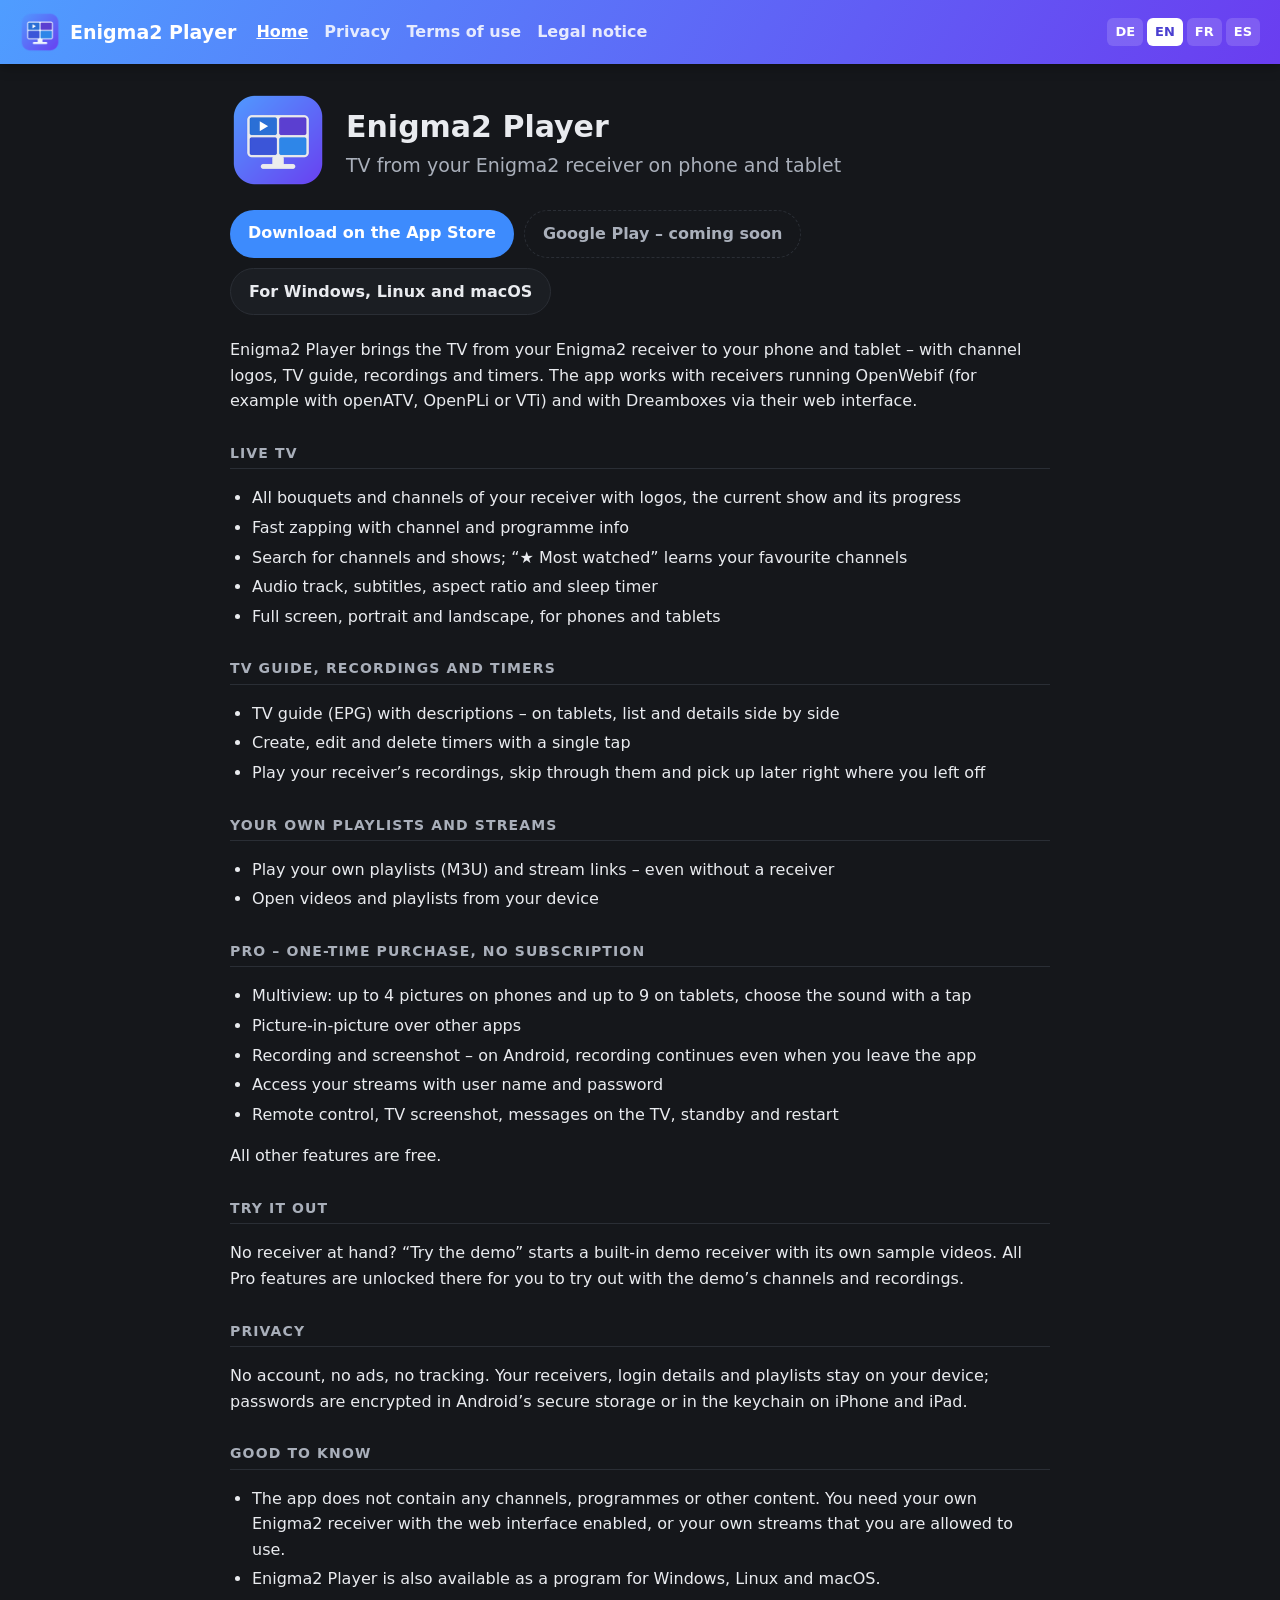
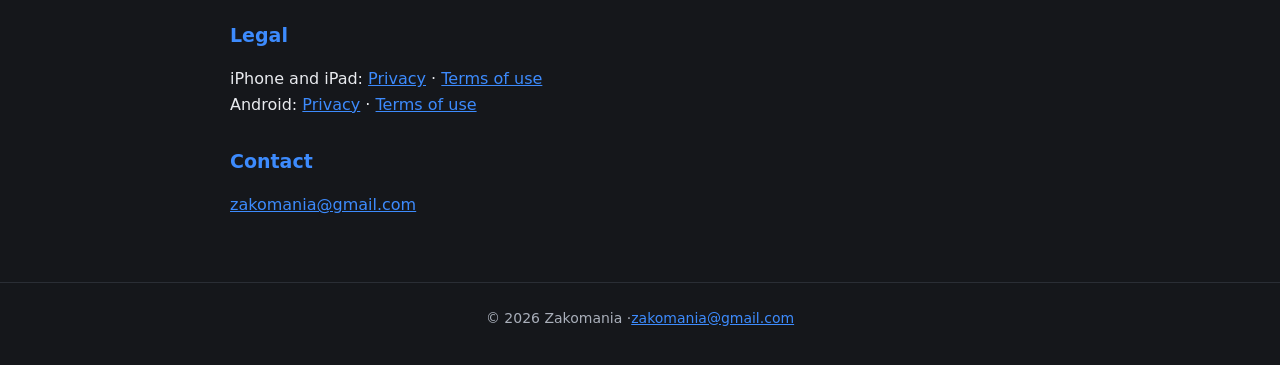
==== commit e9bacb9a: "Webseite der App: Datenschutz, Nutzungsbedingungen, Impressum (4 Sprachen) Co-Authored-By: Claude Op" ====
--- a/index.html
+++ b/index.html
@@ -34,7 +34,7 @@
 <ul><li>Mehrfachansicht: bis zu 4 Bilder auf dem Handy und bis zu 9 auf dem Tablet, Ton per Fingertipp</li><li>Bild im Bild über anderen Apps</li><li>Mitschnitt und Screenshot – unter Android läuft der Mitschnitt weiter, auch wenn du die App verlässt</li><li>Zugang zu deinen Streams mit Benutzername und Passwort</li><li>Fernbedienung, Bild vom Fernseher, Nachrichten auf dem Fernseher, Standby und Neustart</li></ul>
 <p>Alle anderen Funktionen sind kostenlos.</p>
 <h2 class="label">ZUM AUSPROBIEREN</h2>
-<p>Kein Receiver zur Hand? „Demo ansehen“ startet einen eingebauten Demo-Receiver mit eigenen Beispielvideos. Dort sind auch alle Pro-Funktionen zum Ausprobieren frei.</p>
+<p>Kein Receiver zur Hand? „Demo ansehen“ startet einen eingebauten Demo-Receiver mit eigenen Beispielvideos. Dort sind alle Pro-Funktionen mit den Sendern und Aufnahmen der Demo zum Ausprobieren frei.</p>
 <h2 class="label">DATENSCHUTZ</h2>
 <p>Kein Konto, keine Werbung, kein Tracking. Deine Receiver, Zugangsdaten und Listen bleiben auf deinem Gerät; Passwörter liegen verschlüsselt im sicheren Speicher von Android bzw. im Schlüsselbund von iPhone und iPad.</p>
 <h2 class="label">GUT ZU WISSEN</h2>
@@ -62,7 +62,7 @@
 <ul><li>Multiview: up to 4 pictures on phones and up to 9 on tablets, choose the sound with a tap</li><li>Picture-in-picture over other apps</li><li>Recording and screenshot – on Android, recording continues even when you leave the app</li><li>Access your streams with user name and password</li><li>Remote control, TV screenshot, messages on the TV, standby and restart</li></ul>
 <p>All other features are free.</p>
 <h2 class="label">TRY IT OUT</h2>
-<p>No receiver at hand? “Try the demo” starts a built-in demo receiver with its own sample videos. All Pro features are unlocked there for you to try out.</p>
+<p>No receiver at hand? “Try the demo” starts a built-in demo receiver with its own sample videos. All Pro features are unlocked there for you to try out with the demo’s channels and recordings.</p>
 <h2 class="label">PRIVACY</h2>
 <p>No account, no ads, no tracking. Your receivers, login details and playlists stay on your device; passwords are encrypted in Android’s secure storage or in the keychain on iPhone and iPad.</p>
 <h2 class="label">GOOD TO KNOW</h2>
@@ -90,7 +90,7 @@
 <ul><li>Multivue : jusqu’à 4 images sur téléphone et jusqu’à 9 sur tablette, son au choix d’un geste</li><li>Image dans l’image par-dessus les autres applications</li><li>Enregistrement et capture d’écran – sous Android, l’enregistrement continue même lorsque vous quittez l’application</li><li>Accès à vos flux avec nom d’utilisateur et mot de passe</li><li>Télécommande, capture de l’image du téléviseur, messages sur le téléviseur, veille et redémarrage</li></ul>
 <p>Toutes les autres fonctions sont gratuites.</p>
 <h2 class="label">POUR ESSAYER</h2>
-<p>Pas de récepteur sous la main ? « Voir la démo » lance un récepteur de démo intégré avec ses propres vidéos d’exemple. Toutes les fonctions Pro y sont débloquées pour que vous puissiez les essayer.</p>
+<p>Pas de récepteur sous la main ? « Voir la démo » lance un récepteur de démo intégré avec ses propres vidéos d’exemple. Toutes les fonctions Pro y sont débloquées pour les essayer avec les chaînes et enregistrements de la démo.</p>
 <h2 class="label">CONFIDENTIALITÉ</h2>
 <p>Aucun compte, aucune publicité, aucun suivi. Vos récepteurs, identifiants et listes restent sur votre appareil ; les mots de passe sont chiffrés dans le stockage sécurisé d’Android ou dans le trousseau de l’iPhone et de l’iPad.</p>
 <h2 class="label">BON À SAVOIR</h2>
@@ -118,7 +118,7 @@
 <ul><li>Multivista: hasta 4 imágenes en el móvil y hasta 9 en la tableta; elige el sonido con un toque</li><li>Imagen en imagen sobre otras apps</li><li>Grabación y captura de pantalla; en Android, la grabación continúa aunque salgas de la app</li><li>Acceso a tus emisiones con usuario y contraseña</li><li>Mando a distancia, captura de la imagen del televisor, mensajes en el televisor, modo de espera y reinicio</li></ul>
 <p>Todas las demás funciones son gratuitas.</p>
 <h2 class="label">PARA PROBAR</h2>
-<p>¿No tienes un receptor a mano? «Ver la demostración» inicia un receptor de demostración integrado con sus propios vídeos de ejemplo. Allí todas las funciones Pro están desbloqueadas para que las pruebes.</p>
+<p>¿No tienes un receptor a mano? «Ver la demostración» inicia un receptor de demostración integrado con sus propios vídeos de ejemplo. Allí todas las funciones Pro están desbloqueadas para que las pruebes con los canales y grabaciones de la demostración.</p>
 <h2 class="label">PRIVACIDAD</h2>
 <p>Sin cuenta, sin publicidad, sin seguimiento. Tus receptores, datos de acceso y listas permanecen en tu dispositivo; las contraseñas se guardan cifradas en el almacenamiento seguro de Android o en el llavero del iPhone y el iPad.</p>
 <h2 class="label">CONVIENE SABER</h2>
